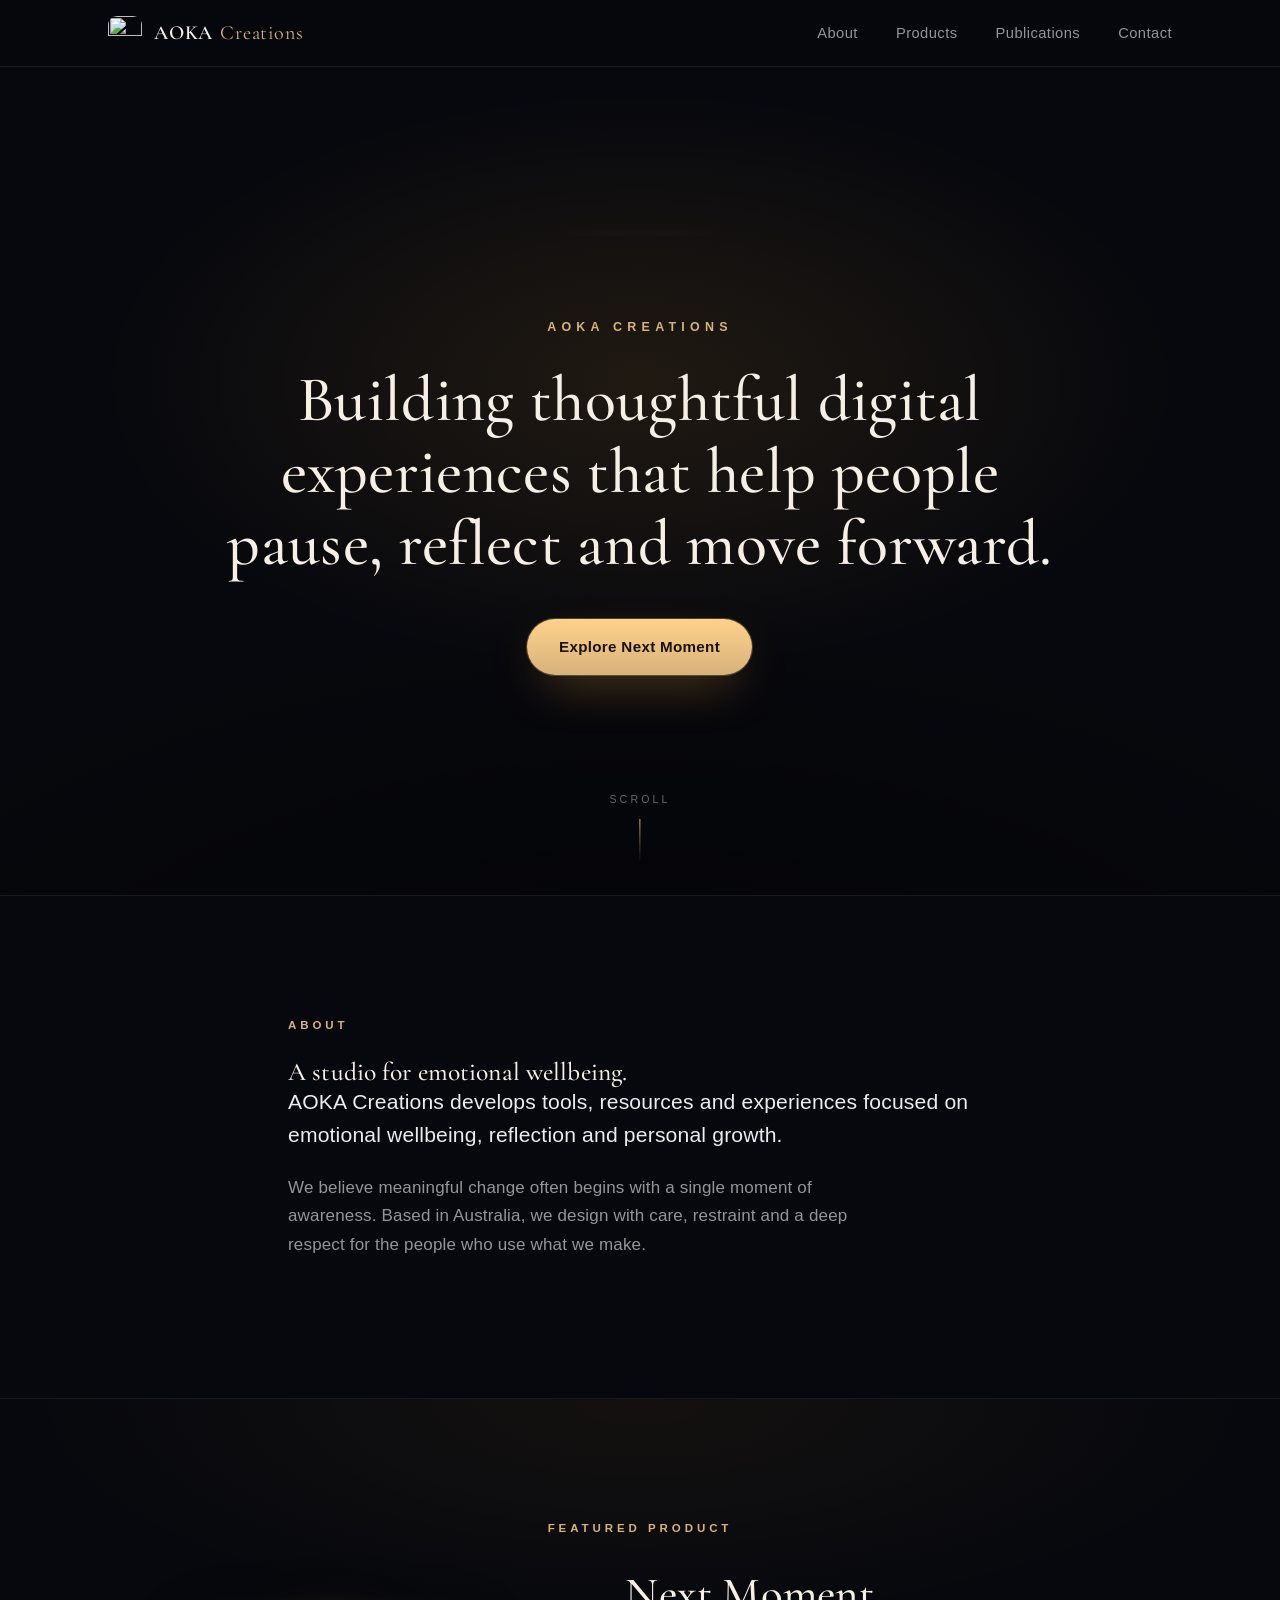
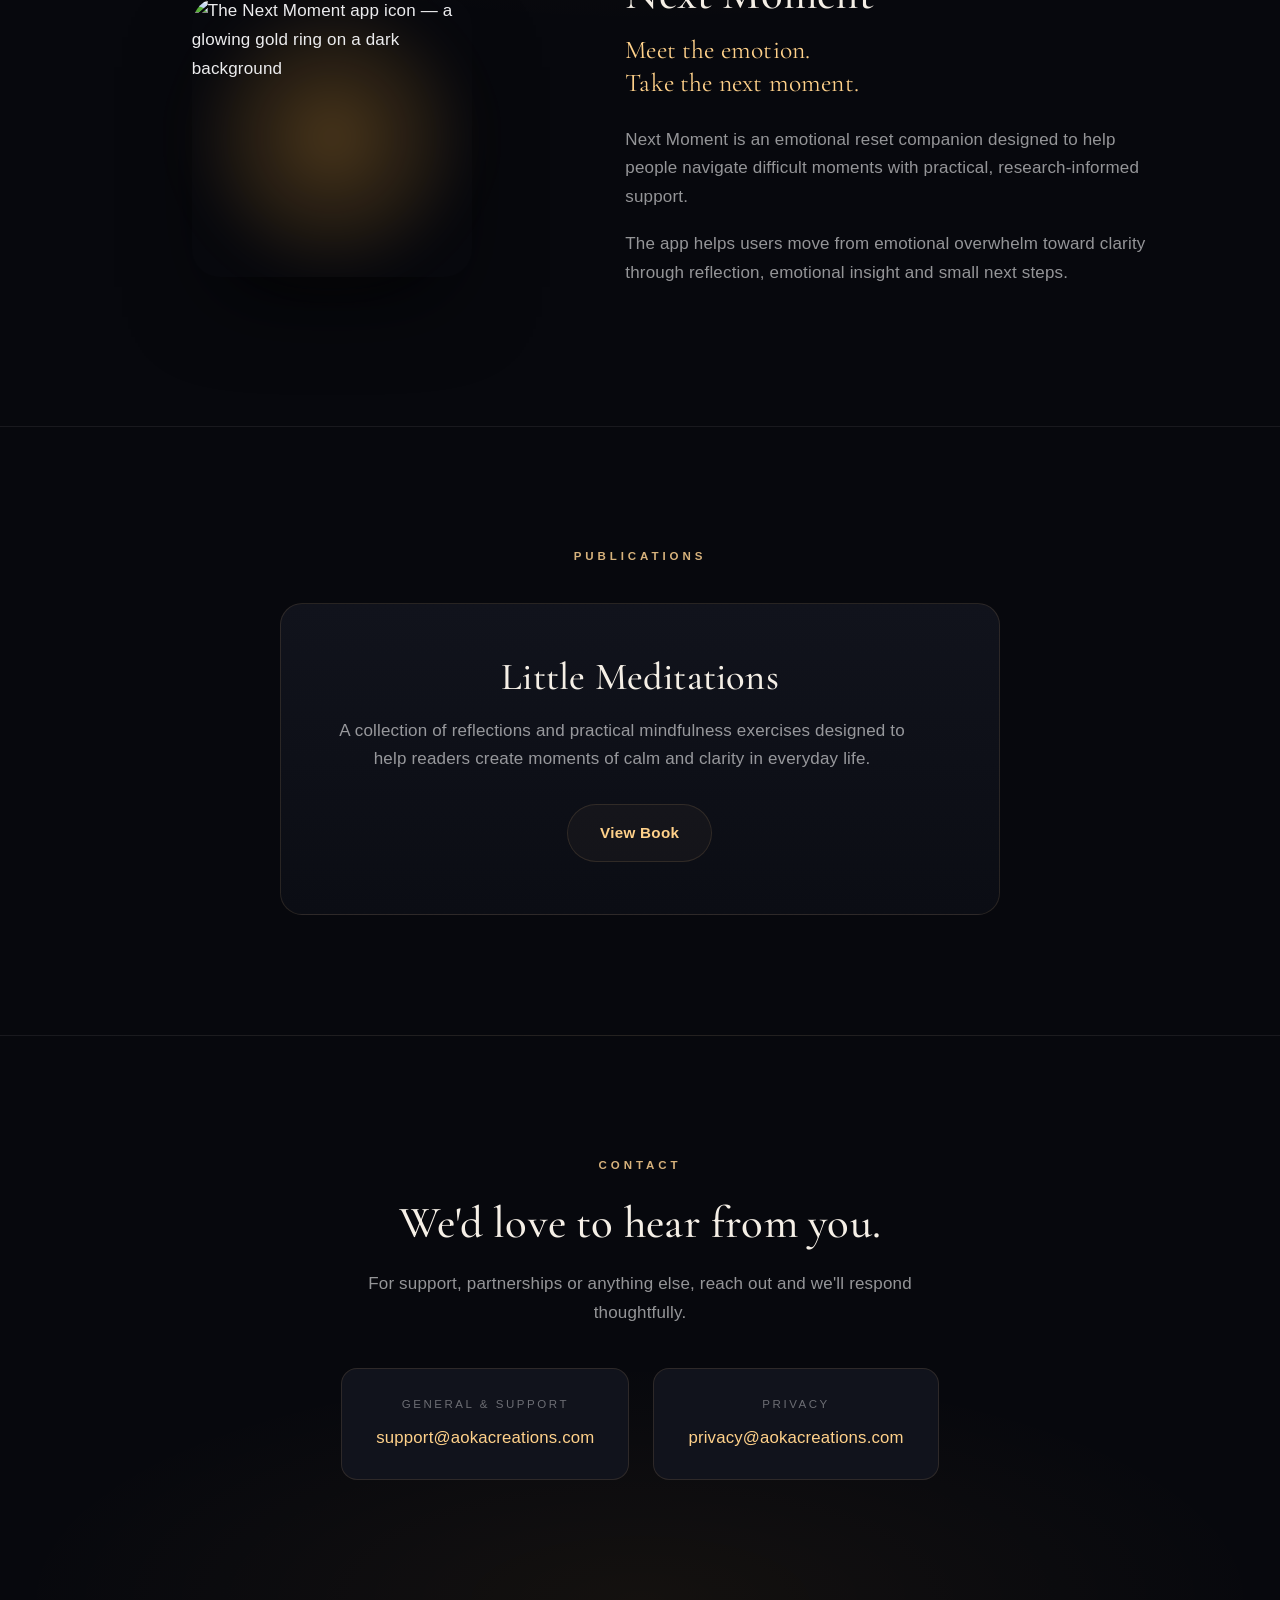
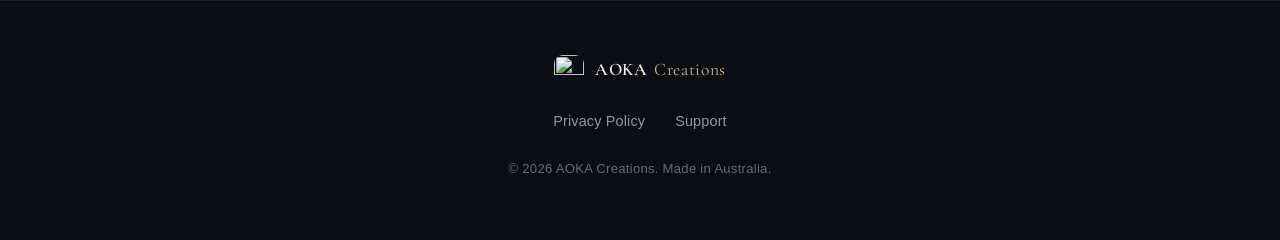
==== index.html @ 91e53dcf "Add files via upload Initial AOKA Creations website" ====
<!DOCTYPE html>
<html lang="en">
<head>
  <meta charset="UTF-8" />
  <meta name="viewport" content="width=device-width, initial-scale=1.0" />
  <title>AOKA Creations — Thoughtful tools for emotional wellbeing</title>
  <meta name="description" content="AOKA Creations is an Australian studio building thoughtful digital experiences that help people pause, reflect and move forward — including the emotional reset companion, Next Moment." />
  <meta name="theme-color" content="#07080D" />
  <meta name="author" content="AOKA Creations" />
  <link rel="canonical" href="https://aokacreations.com/" />

  <!-- Open Graph / social -->
  <meta property="og:type" content="website" />
  <meta property="og:site_name" content="AOKA Creations" />
  <meta property="og:title" content="AOKA Creations" />
  <meta property="og:description" content="Building thoughtful digital experiences that help people pause, reflect and move forward." />
  <meta property="og:url" content="https://aokacreations.com/" />
  <meta property="og:image" content="https://aokacreations.com/assets/next-moment-logo.png" />
  <meta name="twitter:card" content="summary_large_image" />

  <link rel="icon" type="image/png" href="assets/favicon.png" />
  <link rel="apple-touch-icon" href="assets/next-moment-logo.png" />
  <link rel="preconnect" href="https://fonts.googleapis.com" />
  <link rel="preconnect" href="https://fonts.gstatic.com" crossorigin />
  <link href="https://fonts.googleapis.com/css2?family=Cormorant+Garamond:wght@400;500;600&display=swap" rel="stylesheet" />
  <link rel="stylesheet" href="styles.css" />

  <script type="application/ld+json">
  {
    "@context": "https://schema.org",
    "@type": "Organization",
    "name": "AOKA Creations",
    "url": "https://aokacreations.com",
    "logo": "https://aokacreations.com/assets/next-moment-logo.png",
    "description": "Australian studio building thoughtful tools, experiences and resources that support emotional wellbeing, reflection and personal growth.",
    "email": "support@aokacreations.com",
    "address": { "@type": "PostalAddress", "addressCountry": "AU" }
  }
  </script>
</head>
<body>
  <a class="skip-link" href="#about">Skip to content</a>

  <!-- Navigation -->
  <header class="site-header" id="top">
    <nav class="nav" aria-label="Primary">
      <a class="brand" href="#top" aria-label="AOKA Creations home">
        <img class="brand-mark" src="assets/next-moment-logo.png" alt="" width="34" height="34" />
        <span class="brand-name">AOKA<span class="brand-thin">Creations</span></span>
      </a>
      <button class="nav-toggle" aria-expanded="false" aria-controls="nav-menu" aria-label="Open menu">
        <span></span><span></span><span></span>
      </button>
      <ul class="nav-menu" id="nav-menu">
        <li><a href="#about">About</a></li>
        <li><a href="#products">Products</a></li>
        <li><a href="#publications">Publications</a></li>
        <li><a href="#contact">Contact</a></li>
      </ul>
    </nav>
  </header>

  <main>
    <!-- Hero -->
    <section class="hero" aria-labelledby="hero-title">
      <div class="hero-orb" aria-hidden="true">
        <img src="assets/next-moment-logo.png" alt="" width="180" height="180" />
      </div>
      <div class="hero-inner reveal">
        <p class="eyebrow">AOKA Creations</p>
        <h1 id="hero-title">Building thoughtful digital experiences that help people pause, reflect and move forward.</h1>
        <div class="hero-actions">
          <a class="btn btn-primary" href="#products">Explore Next Moment</a>
        </div>
      </div>
      <div class="hero-scroll" aria-hidden="true">
        <span>Scroll</span>
        <span class="hero-scroll-line"></span>
      </div>
    </section>

    <!-- About -->
    <section class="section section-about" id="about" aria-labelledby="about-title">
      <div class="container narrow reveal">
        <p class="section-label">About</p>
        <h2 id="about-title">A studio for emotional wellbeing.</h2>
        <p class="lede">AOKA Creations develops tools, resources and experiences focused on emotional wellbeing, reflection and personal growth.</p>
        <p class="body-copy">We believe meaningful change often begins with a single moment of awareness. Based in Australia, we design with care, restraint and a deep respect for the people who use what we make.</p>
      </div>
    </section>

    <!-- Featured Product -->
    <section class="section section-product" id="products" aria-labelledby="product-title">
      <div class="container">
        <p class="section-label center reveal">Featured Product</p>
        <div class="product">
          <div class="product-visual reveal">
            <div class="product-glow" aria-hidden="true"></div>
            <img src="assets/next-moment-logo.png" alt="The Next Moment app icon — a glowing gold ring on a dark background" width="260" height="260" />
          </div>
          <div class="product-copy reveal">
            <h2 id="product-title">Next Moment</h2>
            <p class="product-tagline">Meet the emotion.<br />Take the next moment.</p>
            <p class="body-copy">Next Moment is an emotional reset companion designed to help people navigate difficult moments with practical, research-informed support.</p>
            <p class="body-copy">The app helps users move from emotional overwhelm toward clarity through reflection, emotional insight and small next steps.</p>
          </div>
        </div>
      </div>
    </section>

    <!-- Publications -->
    <section class="section section-publications" id="publications" aria-labelledby="pub-title">
      <div class="container">
        <p class="section-label center reveal">Publications</p>
        <div class="publication reveal">
          <div class="publication-copy">
            <h2 id="pub-title">Little Meditations</h2>
            <p class="body-copy">A collection of reflections and practical mindfulness exercises designed to help readers create moments of calm and clarity in everyday life.</p>
            <a class="btn btn-outline" href="https://www.amazon.com.au/Little-Meditations-Avinash-Jalani/dp/1925819779" target="_blank" rel="noopener">View Book</a>
          </div>
        </div>
      </div>
    </section>

    <!-- Contact -->
    <section class="section section-contact" id="contact" aria-labelledby="contact-title">
      <div class="container narrow center reveal">
        <p class="section-label center">Contact</p>
        <h2 id="contact-title">We'd love to hear from you.</h2>
        <p class="body-copy">For support, partnerships or anything else, reach out and we'll respond thoughtfully.</p>
        <ul class="contact-list">
          <li>
            <span class="contact-role">General &amp; support</span>
            <a href="mailto:support@aokacreations.com">support@aokacreations.com</a>
          </li>
          <li>
            <span class="contact-role">Privacy</span>
            <a href="mailto:privacy@aokacreations.com">privacy@aokacreations.com</a>
          </li>
        </ul>
      </div>
    </section>
  </main>

  <!-- Footer -->
  <footer class="site-footer">
    <div class="container footer-inner">
      <div class="footer-brand">
        <img class="brand-mark" src="assets/next-moment-logo.png" alt="" width="30" height="30" />
        <span class="brand-name">AOKA<span class="brand-thin">Creations</span></span>
      </div>
      <ul class="footer-links">
        <li><a href="privacy.html">Privacy Policy</a></li>
        <li><a href="mailto:support@aokacreations.com">Support</a></li>
      </ul>
      <p class="footer-copy">© <span id="year">2026</span> AOKA Creations. Made in Australia.</p>
    </div>
  </footer>

  <script>
    // Mobile nav toggle
    (function () {
      var toggle = document.querySelector('.nav-toggle');
      var menu = document.getElementById('nav-menu');
      if (toggle && menu) {
        toggle.addEventListener('click', function () {
          var open = menu.classList.toggle('open');
          toggle.setAttribute('aria-expanded', open ? 'true' : 'false');
        });
        menu.addEventListener('click', function (e) {
          if (e.target.tagName === 'A') {
            menu.classList.remove('open');
            toggle.setAttribute('aria-expanded', 'false');
          }
        });
      }

      // Current year
      var y = document.getElementById('year');
      if (y) y.textContent = new Date().getFullYear();

      // Gentle reveal on scroll (respects reduced motion)
      var reduce = window.matchMedia('(prefers-reduced-motion: reduce)').matches;
      var items = document.querySelectorAll('.reveal');
      if (reduce || !('IntersectionObserver' in window)) {
        items.forEach(function (el) { el.classList.add('in'); });
      } else {
        var io = new IntersectionObserver(function (entries) {
          entries.forEach(function (entry) {
            if (entry.isIntersecting) {
              entry.target.classList.add('in');
              io.unobserve(entry.target);
            }
          });
        }, { threshold: 0.12 });
        items.forEach(function (el) { io.observe(el); });
      }
    })();
  </script>
</body>
</html>
---- styles.css ----
/* ============================================================
   AOKA Creations — premium dark + gold theme
   Brand palette drawn from the Next Moment app
   ============================================================ */

:root {
  --ink:        #07080D;   /* near-black background */
  --ink-2:      #0B0D14;   /* raised surface */
  --ink-3:      #11131C;   /* cards */
  --line:       rgba(215, 178, 124, 0.14);
  --line-soft:  rgba(255, 255, 255, 0.07);

  --gold:       #D7B27C;   /* refined brand gold */
  --gold-soft:  #FFD18A;   /* warm highlight */
  --gold-glow:  #FFB23F;   /* luminous core */

  --text:       #ECECEE;
  --text-mut:   rgba(236, 236, 238, 0.62);
  --text-dim:   rgba(236, 236, 238, 0.42);

  --maxw: 1120px;
  --ease: cubic-bezier(0.22, 1, 0.36, 1);

  --font-sans: -apple-system, BlinkMacSystemFont, "Segoe UI", Roboto, "Helvetica Neue", Arial, sans-serif;
  --font-serif: "Cormorant Garamond", Georgia, "Times New Roman", serif;
}

* { box-sizing: border-box; }

html { scroll-behavior: smooth; -webkit-text-size-adjust: 100%; }

body {
  margin: 0;
  background: var(--ink);
  color: var(--text);
  font-family: var(--font-sans);
  font-size: 17px;
  line-height: 1.7;
  letter-spacing: 0.01em;
  -webkit-font-smoothing: antialiased;
  -moz-osx-font-smoothing: grayscale;
  overflow-x: hidden;
}

img { display: block; max-width: 100%; height: auto; }

a { color: inherit; text-decoration: none; }

.skip-link {
  position: absolute;
  left: -999px;
  top: 0;
  background: var(--gold);
  color: var(--ink);
  padding: 10px 18px;
  border-radius: 0 0 10px 0;
  z-index: 100;
}
.skip-link:focus { left: 0; }

/* ---------- Layout helpers ---------- */
.container {
  width: 100%;
  max-width: var(--maxw);
  margin: 0 auto;
  padding: 0 28px;
}
.narrow { max-width: 760px; }
.center { text-align: center; }

/* ---------- Typography ---------- */
h1, h2, h3 {
  font-family: var(--font-serif);
  font-weight: 500;
  letter-spacing: 0.005em;
  line-height: 1.12;
  margin: 0;
  color: #F5EFE6;
}

.eyebrow {
  font-size: 0.78rem;
  letter-spacing: 0.42em;
  text-transform: uppercase;
  color: var(--gold);
  margin: 0 0 26px;
  font-weight: 600;
}

.section-label {
  font-size: 0.72rem;
  letter-spacing: 0.34em;
  text-transform: uppercase;
  color: var(--gold);
  font-weight: 600;
  margin: 0 0 22px;
}
.section-label.center { text-align: center; }

.lede {
  font-size: 1.32rem;
  line-height: 1.55;
  color: var(--text);
  margin: 0 0 22px;
  font-weight: 400;
}

.body-copy {
  color: var(--text-mut);
  margin: 0 0 18px;
  max-width: 62ch;
}
.center .body-copy { margin-left: auto; margin-right: auto; }

/* ---------- Buttons ---------- */
.btn {
  display: inline-block;
  font-family: var(--font-sans);
  font-size: 0.95rem;
  font-weight: 600;
  letter-spacing: 0.02em;
  padding: 15px 32px;
  border-radius: 100px;
  cursor: pointer;
  transition: transform 0.4s var(--ease), box-shadow 0.4s var(--ease),
              background 0.4s var(--ease), color 0.4s var(--ease);
  will-change: transform;
}

.btn-primary {
  background: linear-gradient(180deg, var(--gold-soft), var(--gold));
  color: #1A1206;
  box-shadow: 0 0 0 1px rgba(255, 209, 138, 0.25), 0 18px 50px -18px rgba(255, 178, 63, 0.55);
}
.btn-primary:hover {
  transform: translateY(-2px);
  box-shadow: 0 0 0 1px rgba(255, 209, 138, 0.4), 0 22px 60px -16px rgba(255, 178, 63, 0.7);
}

.btn-outline {
  border: 1px solid var(--line);
  color: var(--gold-soft);
  background: rgba(215, 178, 124, 0.04);
}
.btn-outline:hover {
  border-color: rgba(215, 178, 124, 0.5);
  background: rgba(215, 178, 124, 0.09);
  transform: translateY(-2px);
}

.btn:focus-visible,
a:focus-visible {
  outline: 2px solid var(--gold-soft);
  outline-offset: 3px;
}

/* ---------- Header / nav ---------- */
.site-header {
  position: sticky;
  top: 0;
  z-index: 50;
  background: rgba(7, 8, 13, 0.72);
  backdrop-filter: saturate(160%) blur(18px);
  -webkit-backdrop-filter: saturate(160%) blur(18px);
  border-bottom: 1px solid var(--line-soft);
}
.nav {
  max-width: var(--maxw);
  margin: 0 auto;
  padding: 16px 28px;
  display: flex;
  align-items: center;
  justify-content: space-between;
}
.brand { display: flex; align-items: center; gap: 12px; }
.brand-mark { border-radius: 9px; }
.brand-name {
  font-family: var(--font-serif);
  font-size: 1.25rem;
  font-weight: 600;
  letter-spacing: 0.04em;
  color: #F5EFE6;
}
.brand-thin {
  color: var(--gold);
  font-weight: 400;
  margin-left: 0.35em;
}

.nav-menu {
  display: flex;
  gap: 38px;
  list-style: none;
  margin: 0;
  padding: 0;
}
.nav-menu a {
  font-size: 0.92rem;
  color: var(--text-mut);
  letter-spacing: 0.03em;
  transition: color 0.3s var(--ease);
}
.nav-menu a:hover { color: var(--gold-soft); }

.nav-toggle {
  display: none;
  flex-direction: column;
  gap: 5px;
  background: none;
  border: 0;
  padding: 8px;
  cursor: pointer;
}
.nav-toggle span {
  width: 24px;
  height: 1.6px;
  background: var(--text);
  transition: transform 0.3s var(--ease), opacity 0.3s var(--ease);
}

/* ---------- Hero ---------- */
.hero {
  position: relative;
  min-height: 92vh;
  display: flex;
  flex-direction: column;
  justify-content: center;
  align-items: center;
  text-align: center;
  padding: 120px 28px 90px;
  overflow: hidden;
}
.hero-orb {
  position: absolute;
  top: 50%;
  left: 50%;
  transform: translate(-50%, -58%);
  z-index: 0;
  filter: blur(2px);
  opacity: 0.5;
  pointer-events: none;
}
.hero-orb img {
  width: 460px;
  max-width: 80vw;
  border-radius: 50%;
  -webkit-mask-image: radial-gradient(circle, #000 52%, transparent 70%);
  mask-image: radial-gradient(circle, #000 52%, transparent 70%);
}
.hero::after {
  /* gold ambient wash + vignette */
  content: "";
  position: absolute;
  inset: 0;
  background:
    radial-gradient(60% 50% at 50% 38%, rgba(255, 178, 63, 0.10), transparent 70%),
    radial-gradient(120% 90% at 50% 120%, rgba(0,0,0,0.6), transparent 60%);
  z-index: 0;
  pointer-events: none;
}
.hero-inner {
  position: relative;
  z-index: 1;
  max-width: 880px;
}
.hero h1 {
  font-size: clamp(2.1rem, 5.2vw, 4rem);
  line-height: 1.12;
  margin: 0 0 40px;
  text-wrap: balance;
}
.hero-actions { display: flex; justify-content: center; gap: 16px; flex-wrap: wrap; }

.hero-scroll {
  position: absolute;
  bottom: 34px;
  left: 50%;
  transform: translateX(-50%);
  z-index: 1;
  display: flex;
  flex-direction: column;
  align-items: center;
  gap: 10px;
  font-size: 0.66rem;
  letter-spacing: 0.3em;
  text-transform: uppercase;
  color: var(--text-dim);
}
.hero-scroll-line {
  width: 1px;
  height: 42px;
  background: linear-gradient(var(--gold), transparent);
}

/* ---------- Sections ---------- */
.section { padding: 120px 0; position: relative; }
.section-about { border-top: 1px solid var(--line-soft); }

.section-product {
  background:
    radial-gradient(80% 60% at 50% 0%, rgba(255, 178, 63, 0.05), transparent 60%),
    var(--ink);
  border-top: 1px solid var(--line-soft);
}

/* Featured product layout */
.product {
  display: grid;
  grid-template-columns: 0.9fr 1.1fr;
  gap: 70px;
  align-items: center;
  margin-top: 30px;
}
.product-visual {
  position: relative;
  display: flex;
  justify-content: center;
}
.product-visual img {
  width: 280px;
  max-width: 70%;
  border-radius: 28px;
  box-shadow: 0 40px 90px -30px rgba(0,0,0,0.8);
  position: relative;
  z-index: 1;
}
.product-glow {
  position: absolute;
  width: 320px;
  height: 320px;
  top: 50%;
  left: 50%;
  transform: translate(-50%, -50%);
  background: radial-gradient(circle, rgba(255, 178, 63, 0.28), transparent 65%);
  filter: blur(20px);
  z-index: 0;
}
.product-tagline {
  font-family: var(--font-serif);
  font-size: 1.6rem;
  line-height: 1.3;
  color: var(--gold-soft);
  margin: 14px 0 26px;
}
.product h2 { font-size: clamp(2rem, 4vw, 2.8rem); }

/* Publications */
.section-publications { border-top: 1px solid var(--line-soft); }
.publication {
  margin: 36px auto 0;
  max-width: 720px;
  background: linear-gradient(180deg, var(--ink-3), var(--ink-2));
  border: 1px solid var(--line);
  border-radius: 22px;
  padding: 52px 48px;
  text-align: center;
}
.publication h2 { font-size: clamp(1.8rem, 3.5vw, 2.4rem); margin-bottom: 18px; }
.publication .btn { margin-top: 12px; }

/* Contact */
.section-contact {
  border-top: 1px solid var(--line-soft);
  background: radial-gradient(70% 60% at 50% 100%, rgba(255, 178, 63, 0.05), transparent 70%);
}
.section-contact h2 { font-size: clamp(2rem, 4vw, 2.8rem); margin-bottom: 22px; }
.contact-list {
  list-style: none;
  margin: 40px 0 0;
  padding: 0;
  display: flex;
  justify-content: center;
  gap: 24px;
  flex-wrap: wrap;
}
.contact-list li {
  background: var(--ink-3);
  border: 1px solid var(--line);
  border-radius: 16px;
  padding: 26px 34px;
  min-width: 270px;
  transition: border-color 0.4s var(--ease), transform 0.4s var(--ease);
}
.contact-list li:hover {
  border-color: rgba(215, 178, 124, 0.45);
  transform: translateY(-3px);
}
.contact-role {
  display: block;
  font-size: 0.72rem;
  letter-spacing: 0.22em;
  text-transform: uppercase;
  color: var(--text-dim);
  margin-bottom: 10px;
}
.contact-list a {
  font-size: 1.05rem;
  color: var(--gold-soft);
  transition: color 0.3s var(--ease);
}
.contact-list a:hover { color: var(--gold); }

/* ---------- Footer ---------- */
.site-footer {
  border-top: 1px solid var(--line-soft);
  padding: 54px 0 60px;
  background: var(--ink-2);
}
.footer-inner {
  display: flex;
  flex-direction: column;
  align-items: center;
  gap: 22px;
  text-align: center;
}
.footer-brand { display: flex; align-items: center; gap: 11px; }
.footer-brand .brand-name { font-size: 1.1rem; }
.footer-links {
  display: flex;
  gap: 30px;
  list-style: none;
  margin: 0;
  padding: 0;
}
.footer-links a {
  font-size: 0.9rem;
  color: var(--text-mut);
  transition: color 0.3s var(--ease);
}
.footer-links a:hover { color: var(--gold-soft); }
.footer-copy {
  font-size: 0.82rem;
  color: var(--text-dim);
  margin: 0;
  letter-spacing: 0.02em;
}

/* ---------- Reveal animation ---------- */
.reveal {
  opacity: 0;
  transform: translateY(22px);
  transition: opacity 0.9s var(--ease), transform 0.9s var(--ease);
}
.reveal.in {
  opacity: 1;
  transform: none;
}

/* ---------- Privacy / legal page ---------- */
.legal {
  padding: 150px 0 110px;
  max-width: 800px;
  margin: 0 auto;
}
.legal h1 { font-size: clamp(2.2rem, 5vw, 3.2rem); margin-bottom: 14px; }
.legal .updated { color: var(--text-dim); font-size: 0.9rem; margin-bottom: 50px; }
.legal h2 {
  font-size: 1.5rem;
  margin: 48px 0 16px;
  color: var(--gold-soft);
}
.legal p, .legal li { color: var(--text-mut); }
.legal ul { padding-left: 22px; }
.legal li { margin-bottom: 8px; }
.legal a { color: var(--gold-soft); border-bottom: 1px solid var(--line); }
.legal a:hover { color: var(--gold); }
.back-home {
  display: inline-block;
  margin-bottom: 40px;
  font-size: 0.9rem;
  color: var(--gold);
  letter-spacing: 0.02em;
}
.back-home:hover { color: var(--gold-soft); }

/* ---------- Responsive ---------- */
@media (max-width: 860px) {
  body { font-size: 16px; }
  .section { padding: 86px 0; }

  .nav-toggle { display: flex; }
  .nav-menu {
    position: absolute;
    top: 100%;
    left: 0;
    right: 0;
    flex-direction: column;
    gap: 0;
    background: rgba(8, 9, 15, 0.97);
    backdrop-filter: blur(20px);
    -webkit-backdrop-filter: blur(20px);
    border-bottom: 1px solid var(--line-soft);
    max-height: 0;
    overflow: hidden;
    transition: max-height 0.4s var(--ease);
  }
  .nav-menu.open { max-height: 320px; }
  .nav-menu li { border-top: 1px solid var(--line-soft); }
  .nav-menu a { display: block; padding: 18px 28px; }

  .product {
    grid-template-columns: 1fr;
    gap: 44px;
    text-align: center;
  }
  .product-copy .body-copy { margin-left: auto; margin-right: auto; }
  .product-tagline { margin-top: 6px; }

  .publication { padding: 40px 26px; }
  .contact-list { flex-direction: column; align-items: center; }
}

@media (max-width: 480px) {
  .container { padding: 0 20px; }
  .hero { min-height: 88vh; padding-top: 100px; }
  .btn { width: 100%; text-align: center; }
  .hero-actions { width: 100%; }
}

/* ---------- Reduced motion ---------- */
@media (prefers-reduced-motion: reduce) {
  html { scroll-behavior: auto; }
  *, *::before, *::after {
    animation-duration: 0.001ms !important;
    transition-duration: 0.001ms !important;
  }
  .reveal { opacity: 1; transform: none; }
}
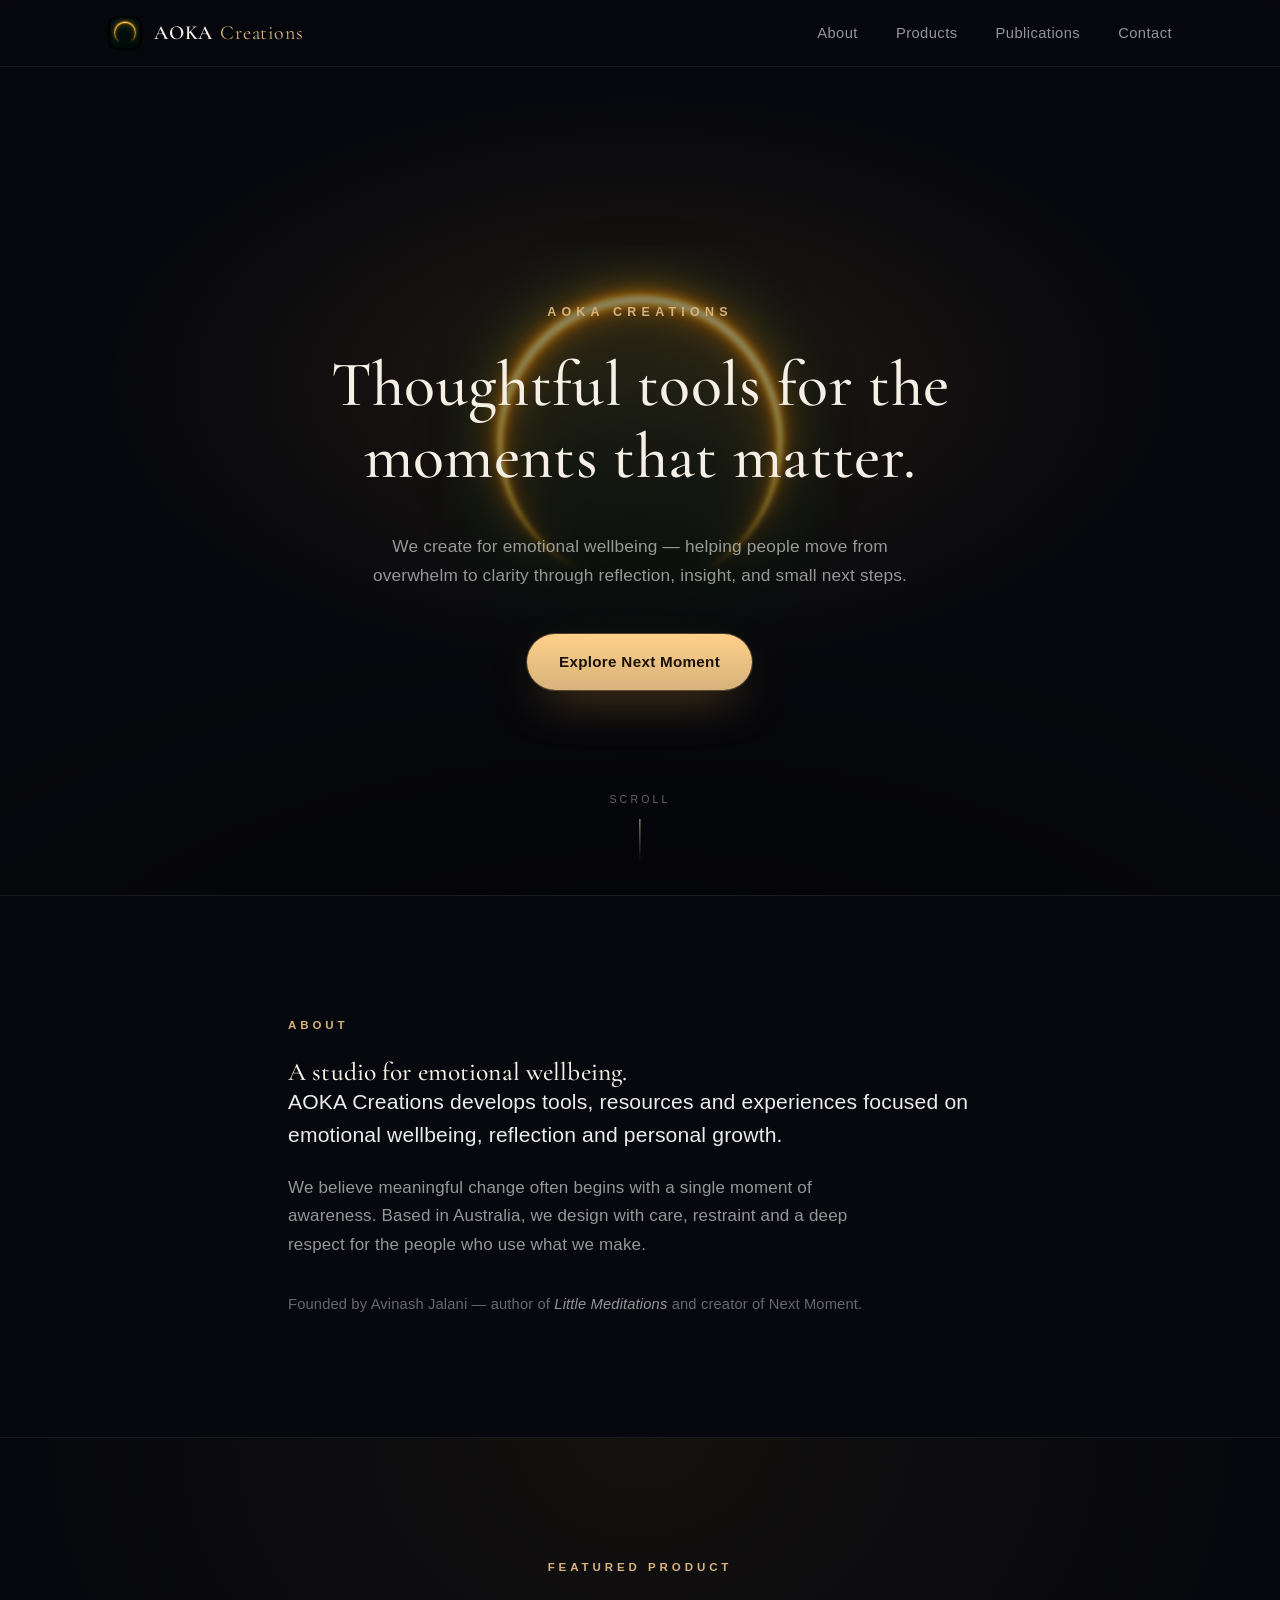
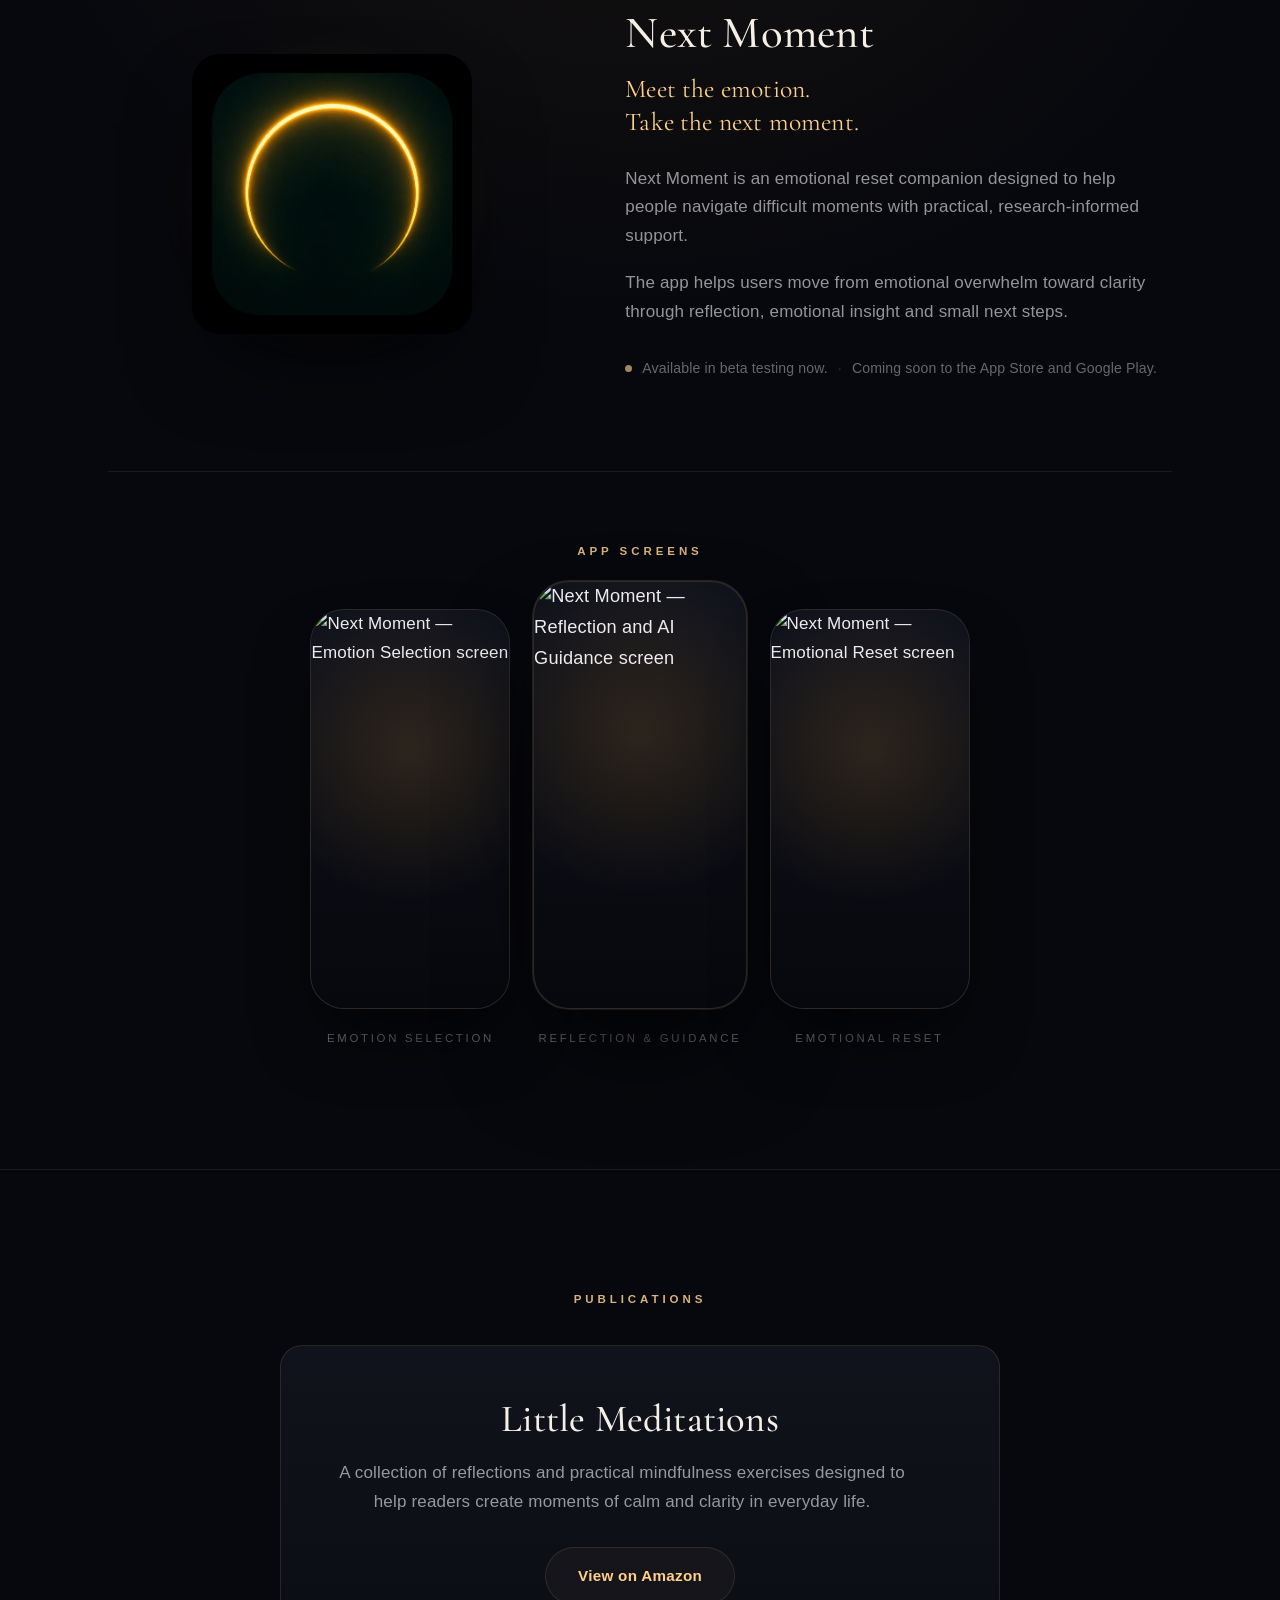
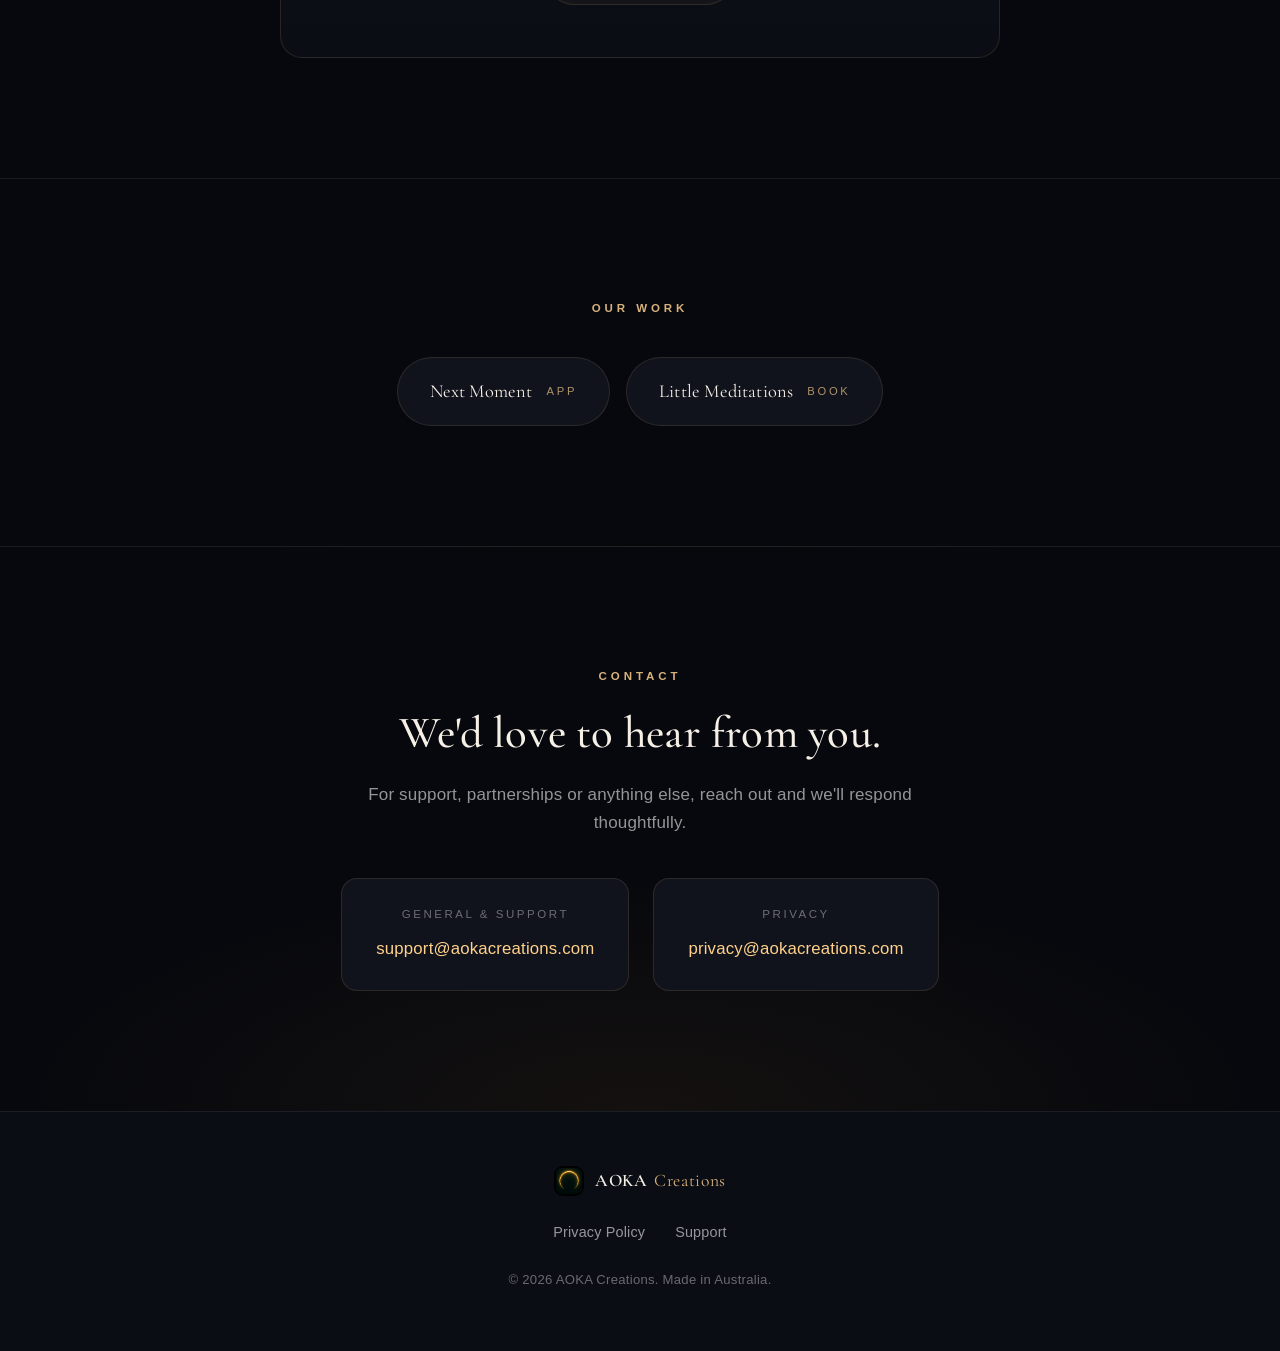
==== commit f20e47f8: "Improve credibility, trust and Apple review readiness - Rewrite hero copy to lead with emotional wel" ====
--- a/index.html
+++ b/index.html
@@ -68,7 +68,8 @@
       </div>
       <div class="hero-inner reveal">
         <p class="eyebrow">AOKA Creations</p>
-        <h1 id="hero-title">Building thoughtful digital experiences that help people pause, reflect and move forward.</h1>
+        <h1 id="hero-title">Thoughtful tools for the moments that matter.</h1>
+        <p class="hero-sub">We create for emotional wellbeing — helping people move from overwhelm to clarity through reflection, insight, and small next steps.</p>
         <div class="hero-actions">
           <a class="btn btn-primary" href="#products">Explore Next Moment</a>
         </div>
@@ -86,6 +87,7 @@
         <h2 id="about-title">A studio for emotional wellbeing.</h2>
         <p class="lede">AOKA Creations develops tools, resources and experiences focused on emotional wellbeing, reflection and personal growth.</p>
         <p class="body-copy">We believe meaningful change often begins with a single moment of awareness. Based in Australia, we design with care, restraint and a deep respect for the people who use what we make.</p>
+        <p class="founder-line">Founded by Avinash Jalani — author of <em>Little Meditations</em> and creator of Next Moment.</p>
       </div>
     </section>
 
@@ -103,6 +105,40 @@
             <p class="product-tagline">Meet the emotion.<br />Take the next moment.</p>
             <p class="body-copy">Next Moment is an emotional reset companion designed to help people navigate difficult moments with practical, research-informed support.</p>
             <p class="body-copy">The app helps users move from emotional overwhelm toward clarity through reflection, emotional insight and small next steps.</p>
+            <div class="availability-note">
+              <span class="availability-dot" aria-hidden="true"></span>
+              <span>Available in beta testing now.</span>
+              <span class="availability-sep" aria-hidden="true">·</span>
+              <span>Coming soon to the App Store and Google Play.</span>
+            </div>
+          </div>
+        </div>
+
+        <!-- App Screenshots -->
+        <div class="screenshots-section reveal">
+          <p class="section-label center">App Screens</p>
+          <div class="screenshots-row">
+            <div class="screenshot-item">
+              <div class="screenshot-frame">
+                <div class="screenshot-screen-bg" aria-hidden="true"></div>
+                <img src="assets/screenshot-emotion.png" alt="Next Moment — Emotion Selection screen" width="200" height="400" loading="lazy" />
+              </div>
+              <p class="screenshot-caption">Emotion Selection</p>
+            </div>
+            <div class="screenshot-item screenshot-featured">
+              <div class="screenshot-frame">
+                <div class="screenshot-screen-bg" aria-hidden="true"></div>
+                <img src="assets/screenshot-reflection.png" alt="Next Moment — Reflection and AI Guidance screen" width="200" height="400" loading="lazy" />
+              </div>
+              <p class="screenshot-caption">Reflection &amp; Guidance</p>
+            </div>
+            <div class="screenshot-item">
+              <div class="screenshot-frame">
+                <div class="screenshot-screen-bg" aria-hidden="true"></div>
+                <img src="assets/screenshot-reset.png" alt="Next Moment — Emotional Reset screen" width="200" height="400" loading="lazy" />
+              </div>
+              <p class="screenshot-caption">Emotional Reset</p>
+            </div>
           </div>
         </div>
       </div>
@@ -116,9 +152,30 @@
           <div class="publication-copy">
             <h2 id="pub-title">Little Meditations</h2>
             <p class="body-copy">A collection of reflections and practical mindfulness exercises designed to help readers create moments of calm and clarity in everyday life.</p>
-            <a class="btn btn-outline" href="https://www.amazon.com.au/Little-Meditations-Avinash-Jalani/dp/1925819779" target="_blank" rel="noopener">View Book</a>
-          </div>
-        </div>
+            <a class="btn btn-outline" href="https://www.amazon.com.au/Little-Meditations-Avinash-Jalani/dp/1925819779" target="_blank" rel="noopener">View on Amazon</a>
+          </div>
+        </div>
+      </div>
+    </section>
+
+    <!-- Our Work -->
+    <section class="section section-work" id="work" aria-labelledby="work-title">
+      <div class="container narrow center reveal">
+        <p class="section-label center">Our Work</p>
+        <ul class="work-list" aria-label="AOKA Creations work">
+          <li>
+            <a href="#products" class="work-item">
+              <span class="work-item-name">Next Moment</span>
+              <span class="work-item-type">App</span>
+            </a>
+          </li>
+          <li>
+            <a href="#publications" class="work-item">
+              <span class="work-item-name">Little Meditations</span>
+              <span class="work-item-type">Book</span>
+            </a>
+          </li>
+        </ul>
       </div>
     </section>
 
--- a/styles.css
+++ b/styles.css
@@ -517,6 +517,160 @@
   .hero-actions { width: 100%; }
 }
 
+/* ---------- Hero sub-heading ---------- */
+.hero-sub {
+  font-size: 1.08rem;
+  color: var(--text-mut);
+  max-width: 560px;
+  margin: 22px auto 44px;
+  line-height: 1.68;
+}
+
+/* ---------- Founder line ---------- */
+.founder-line {
+  font-size: 0.92rem;
+  color: var(--text-dim);
+  margin: 32px 0 0;
+  letter-spacing: 0.01em;
+}
+.founder-line em {
+  font-style: italic;
+  color: var(--text-mut);
+}
+
+/* ---------- Availability note ---------- */
+.availability-note {
+  display: flex;
+  align-items: center;
+  gap: 10px;
+  flex-wrap: wrap;
+  margin-top: 30px;
+  font-size: 0.88rem;
+  color: var(--text-dim);
+  letter-spacing: 0.01em;
+}
+.availability-dot {
+  width: 7px;
+  height: 7px;
+  border-radius: 50%;
+  background: var(--gold);
+  opacity: 0.75;
+  flex-shrink: 0;
+}
+.availability-sep { opacity: 0.4; }
+
+/* ---------- App Screenshots ---------- */
+.screenshots-section {
+  margin-top: 90px;
+  padding-top: 70px;
+  border-top: 1px solid var(--line-soft);
+}
+
+.screenshots-row {
+  display: flex;
+  gap: 28px;
+  justify-content: center;
+  align-items: flex-end;
+  margin-top: 48px;
+  flex-wrap: wrap;
+}
+
+.screenshot-item {
+  display: flex;
+  flex-direction: column;
+  align-items: center;
+  gap: 20px;
+}
+
+.screenshot-featured .screenshot-frame {
+  transform: scale(1.07);
+  transform-origin: bottom center;
+  box-shadow: 0 50px 100px -24px rgba(0,0,0,0.85),
+              0 0 0 1px rgba(255, 209, 138, 0.14),
+              inset 0 1px 0 rgba(255,255,255,0.08);
+}
+
+.screenshot-frame {
+  width: 200px;
+  height: 400px;
+  background: var(--ink-3);
+  border-radius: 34px;
+  border: 1px solid var(--line);
+  overflow: hidden;
+  box-shadow: 0 36px 70px -20px rgba(0,0,0,0.75),
+              inset 0 1px 0 rgba(255,255,255,0.05);
+  position: relative;
+}
+
+.screenshot-screen-bg {
+  position: absolute;
+  inset: 0;
+  background: radial-gradient(circle at 50% 35%, rgba(255, 178, 63, 0.13), transparent 55%),
+              linear-gradient(180deg, var(--ink-3) 0%, var(--ink) 100%);
+}
+
+.screenshot-frame img {
+  position: absolute;
+  inset: 0;
+  width: 100%;
+  height: 100%;
+  object-fit: cover;
+  border-radius: 33px;
+  display: block;
+}
+
+.screenshot-caption {
+  font-size: 0.71rem;
+  letter-spacing: 0.24em;
+  text-transform: uppercase;
+  color: var(--text-dim);
+  margin: 0;
+}
+
+/* ---------- Our Work ---------- */
+.section-work { border-top: 1px solid var(--line-soft); }
+
+.work-list {
+  list-style: none;
+  margin: 38px 0 0;
+  padding: 0;
+  display: flex;
+  justify-content: center;
+  gap: 16px;
+  flex-wrap: wrap;
+}
+
+.work-item {
+  display: flex;
+  align-items: center;
+  gap: 14px;
+  padding: 18px 32px;
+  background: var(--ink-3);
+  border: 1px solid var(--line);
+  border-radius: 100px;
+  transition: border-color 0.4s var(--ease), transform 0.4s var(--ease);
+}
+
+.work-item:hover {
+  border-color: rgba(215, 178, 124, 0.4);
+  transform: translateY(-2px);
+}
+
+.work-item-name {
+  font-family: var(--font-serif);
+  font-size: 1.15rem;
+  color: #F5EFE6;
+  letter-spacing: 0.01em;
+}
+
+.work-item-type {
+  font-size: 0.7rem;
+  letter-spacing: 0.24em;
+  text-transform: uppercase;
+  color: var(--gold);
+  opacity: 0.8;
+}
+
 /* ---------- Reduced motion ---------- */
 @media (prefers-reduced-motion: reduce) {
   html { scroll-behavior: auto; }
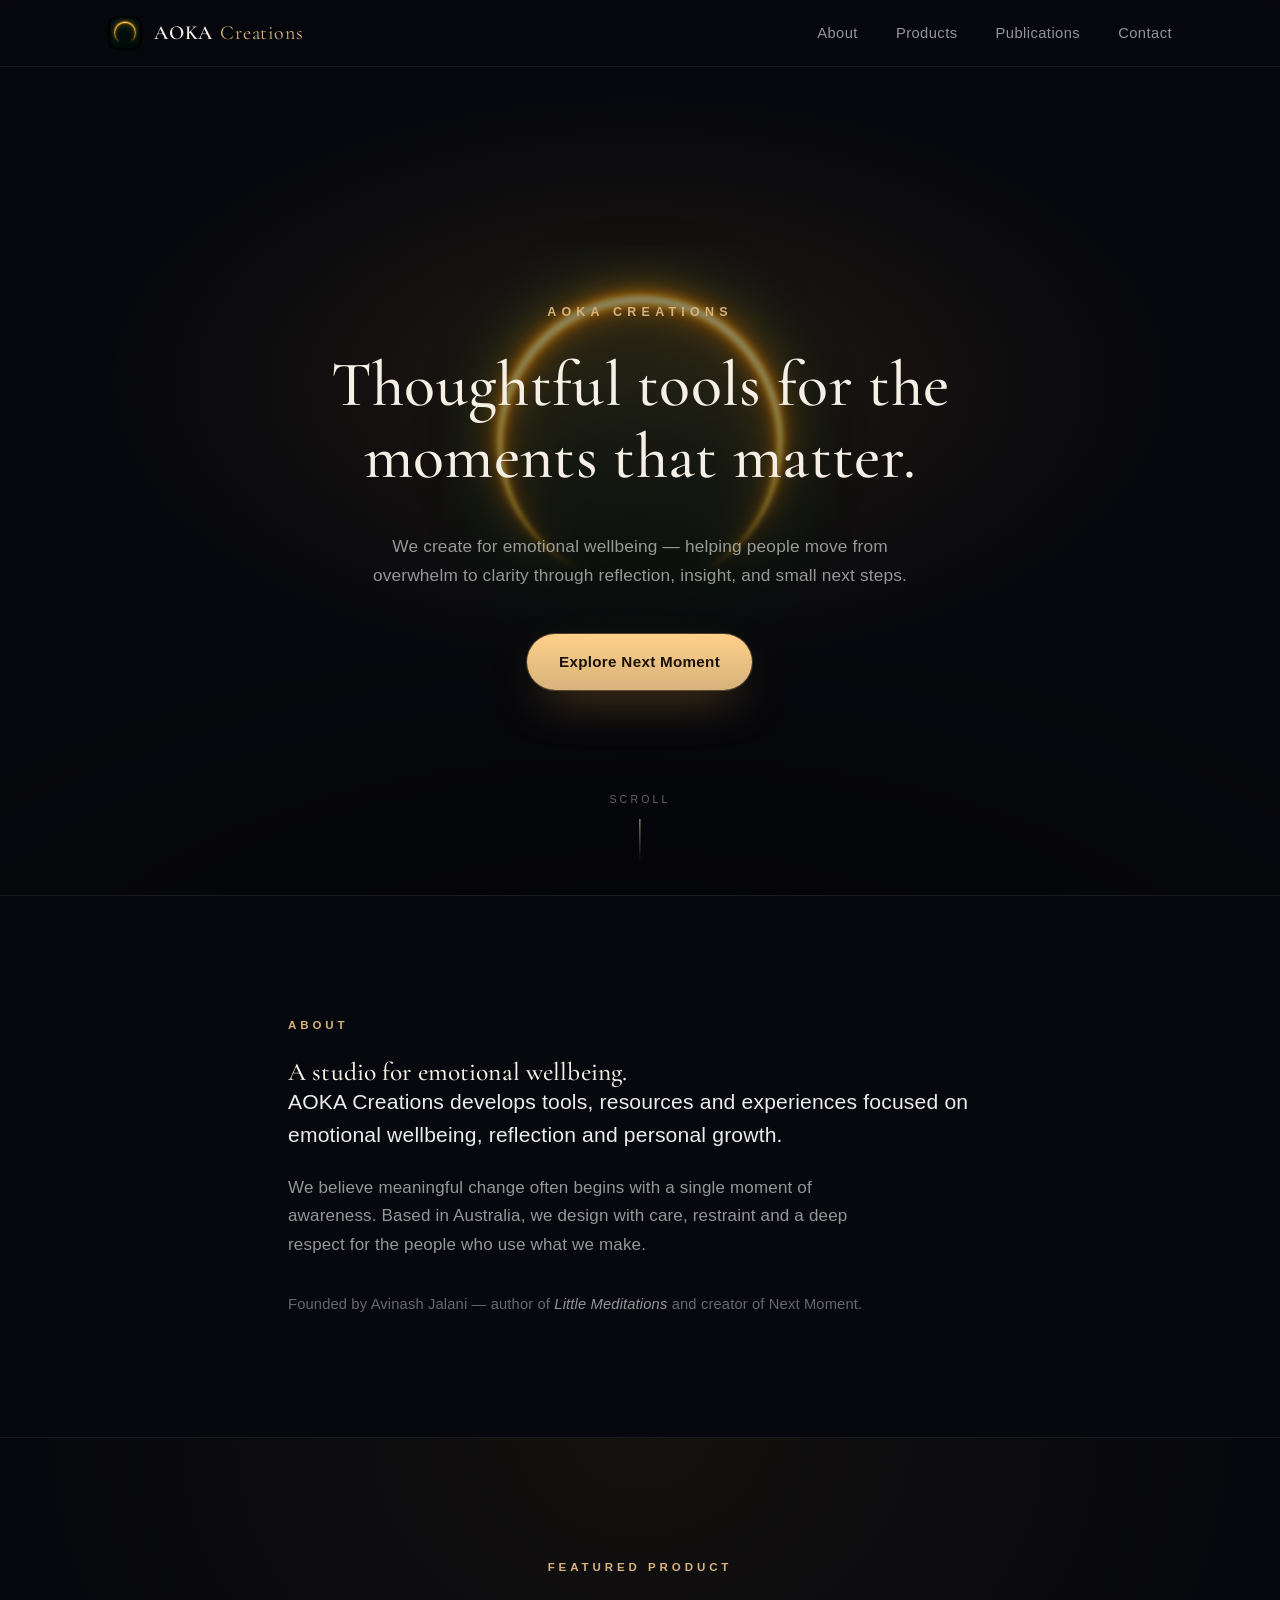
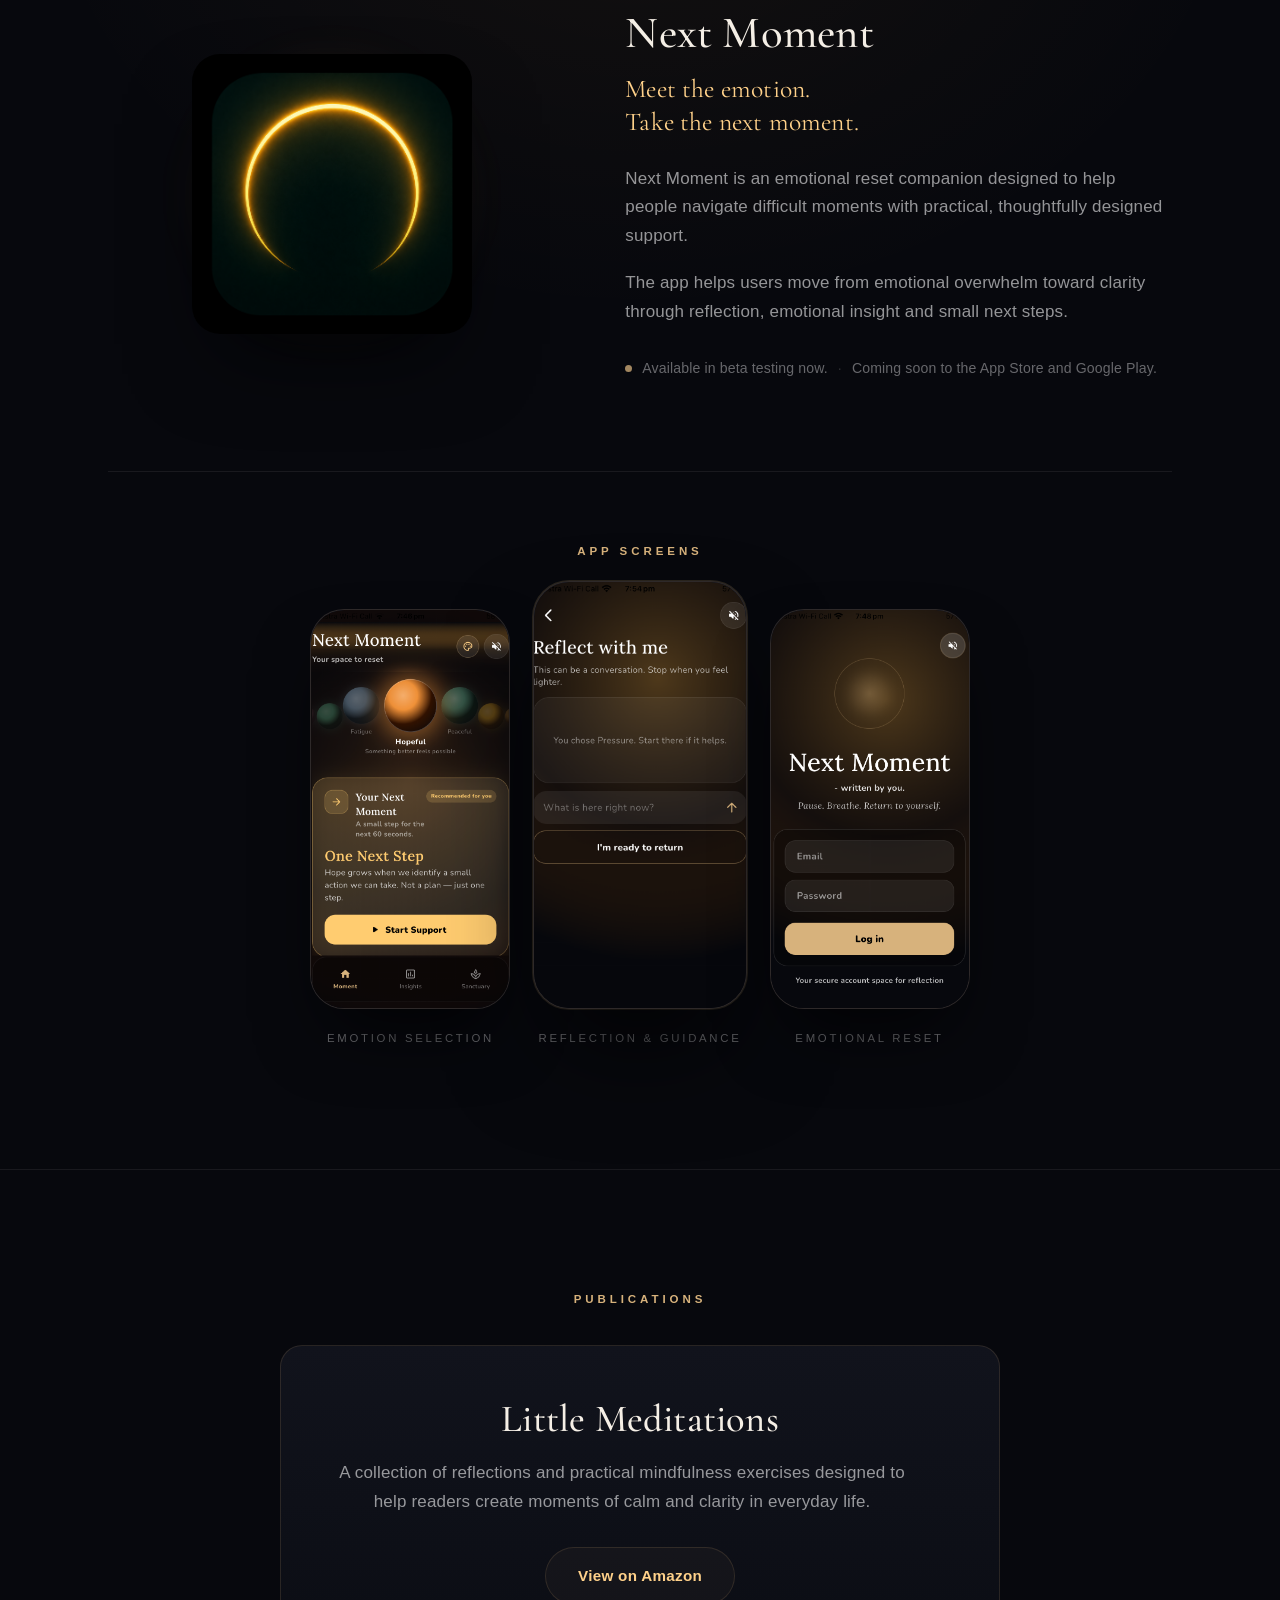
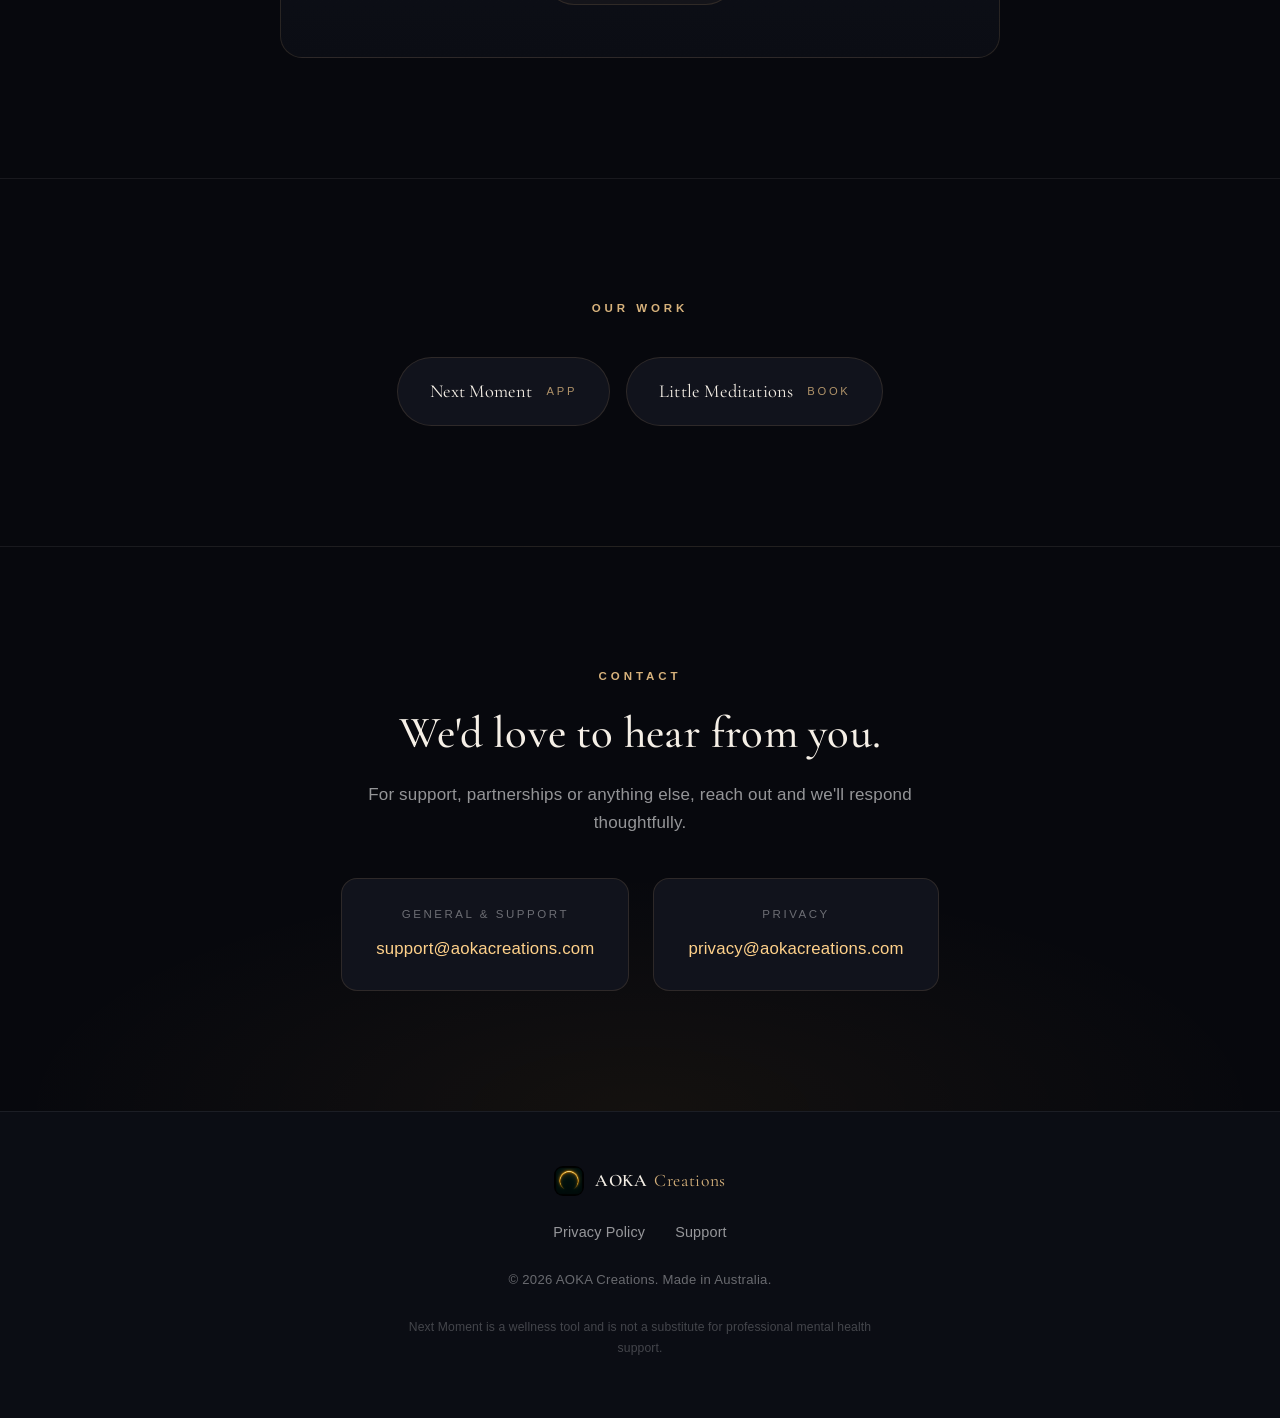
==== commit 267ecb09: "Remove unsubstantiated claim and add wellness disclaimer - Replace "research-informed support" with " ====
--- a/index.html
+++ b/index.html
@@ -103,7 +103,7 @@
           <div class="product-copy reveal">
             <h2 id="product-title">Next Moment</h2>
             <p class="product-tagline">Meet the emotion.<br />Take the next moment.</p>
-            <p class="body-copy">Next Moment is an emotional reset companion designed to help people navigate difficult moments with practical, research-informed support.</p>
+            <p class="body-copy">Next Moment is an emotional reset companion designed to help people navigate difficult moments with practical, thoughtfully designed support.</p>
             <p class="body-copy">The app helps users move from emotional overwhelm toward clarity through reflection, emotional insight and small next steps.</p>
             <div class="availability-note">
               <span class="availability-dot" aria-hidden="true"></span>
@@ -211,6 +211,7 @@
         <li><a href="mailto:support@aokacreations.com">Support</a></li>
       </ul>
       <p class="footer-copy">© <span id="year">2026</span> AOKA Creations. Made in Australia.</p>
+      <p class="footer-disclaimer">Next Moment is a wellness tool and is not a substitute for professional mental health support.</p>
     </div>
   </footer>
 
--- a/styles.css
+++ b/styles.css
@@ -433,6 +433,15 @@
   color: var(--text-dim);
   margin: 0;
   letter-spacing: 0.02em;
+}
+.footer-disclaimer {
+  font-size: 0.76rem;
+  color: var(--text-dim);
+  opacity: 0.6;
+  margin: 4px 0 0;
+  letter-spacing: 0.01em;
+  max-width: 480px;
+  text-align: center;
 }
 
 /* ---------- Reveal animation ---------- */
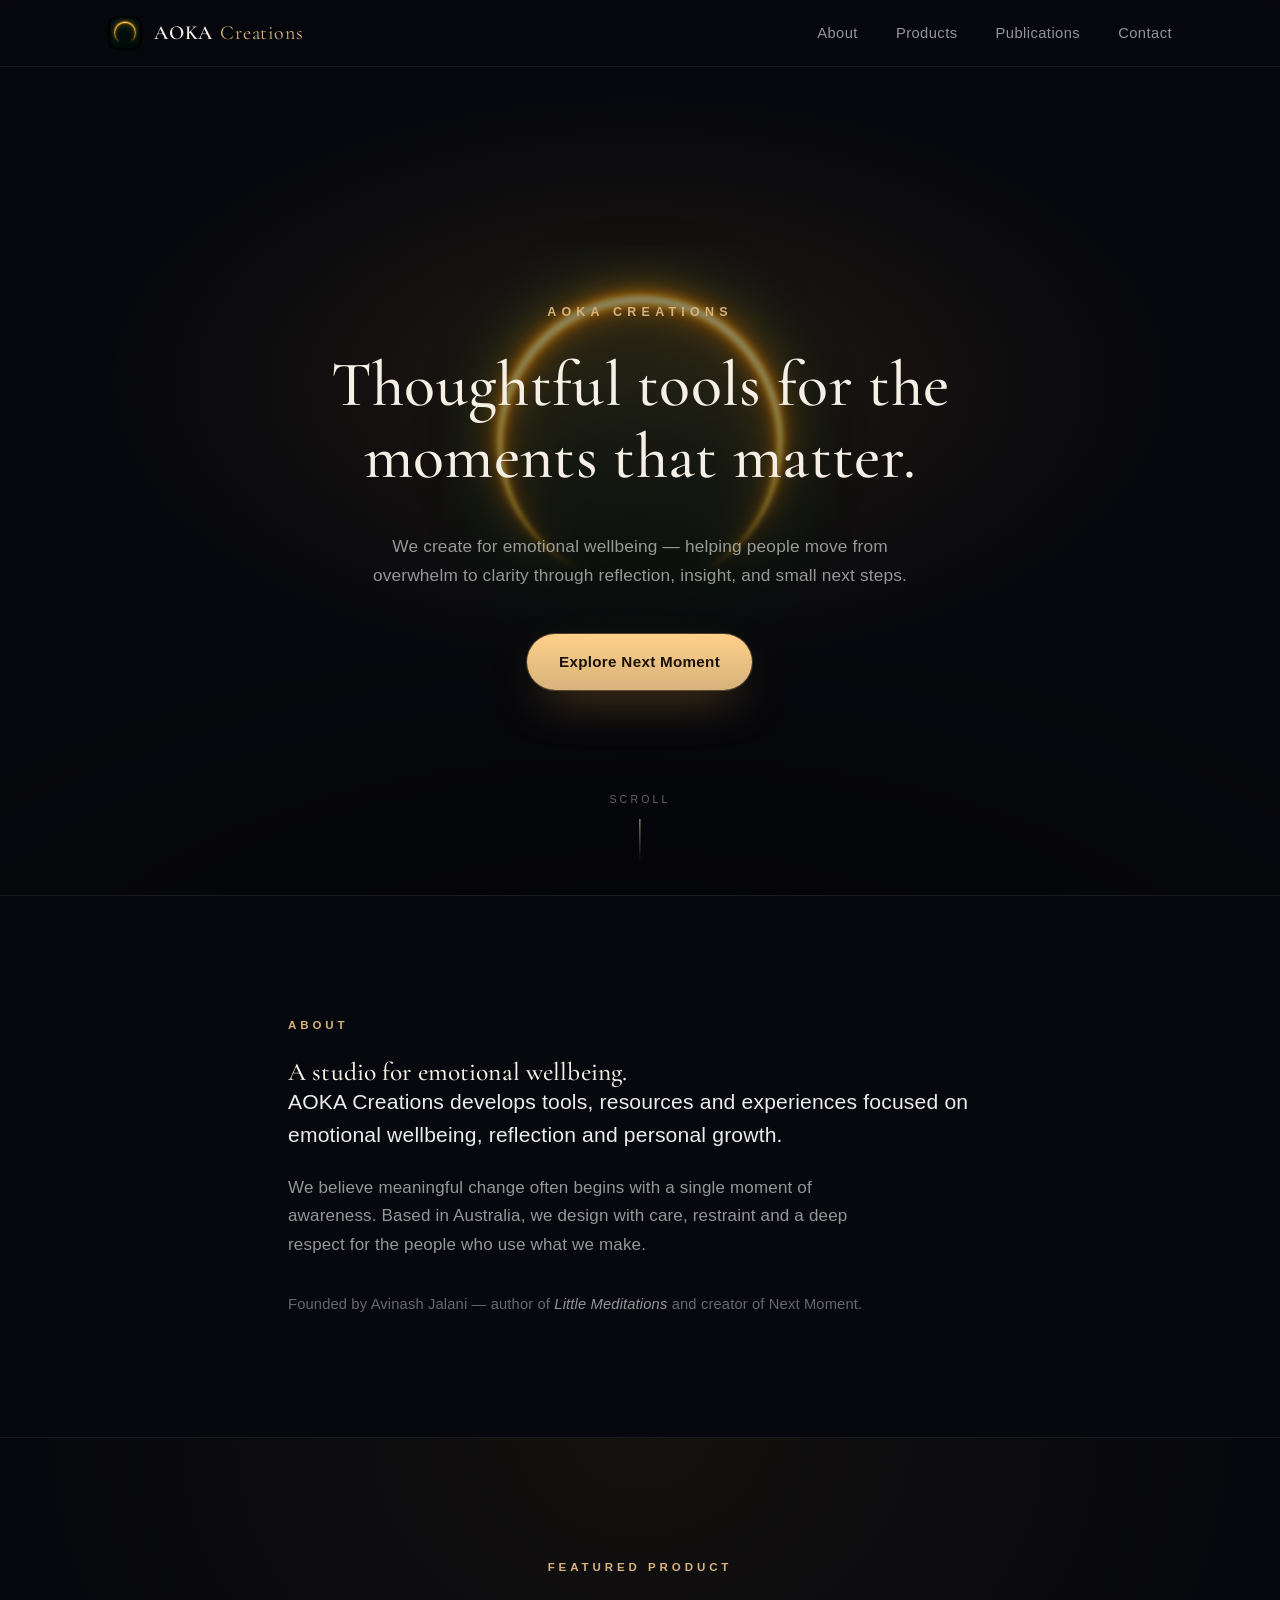
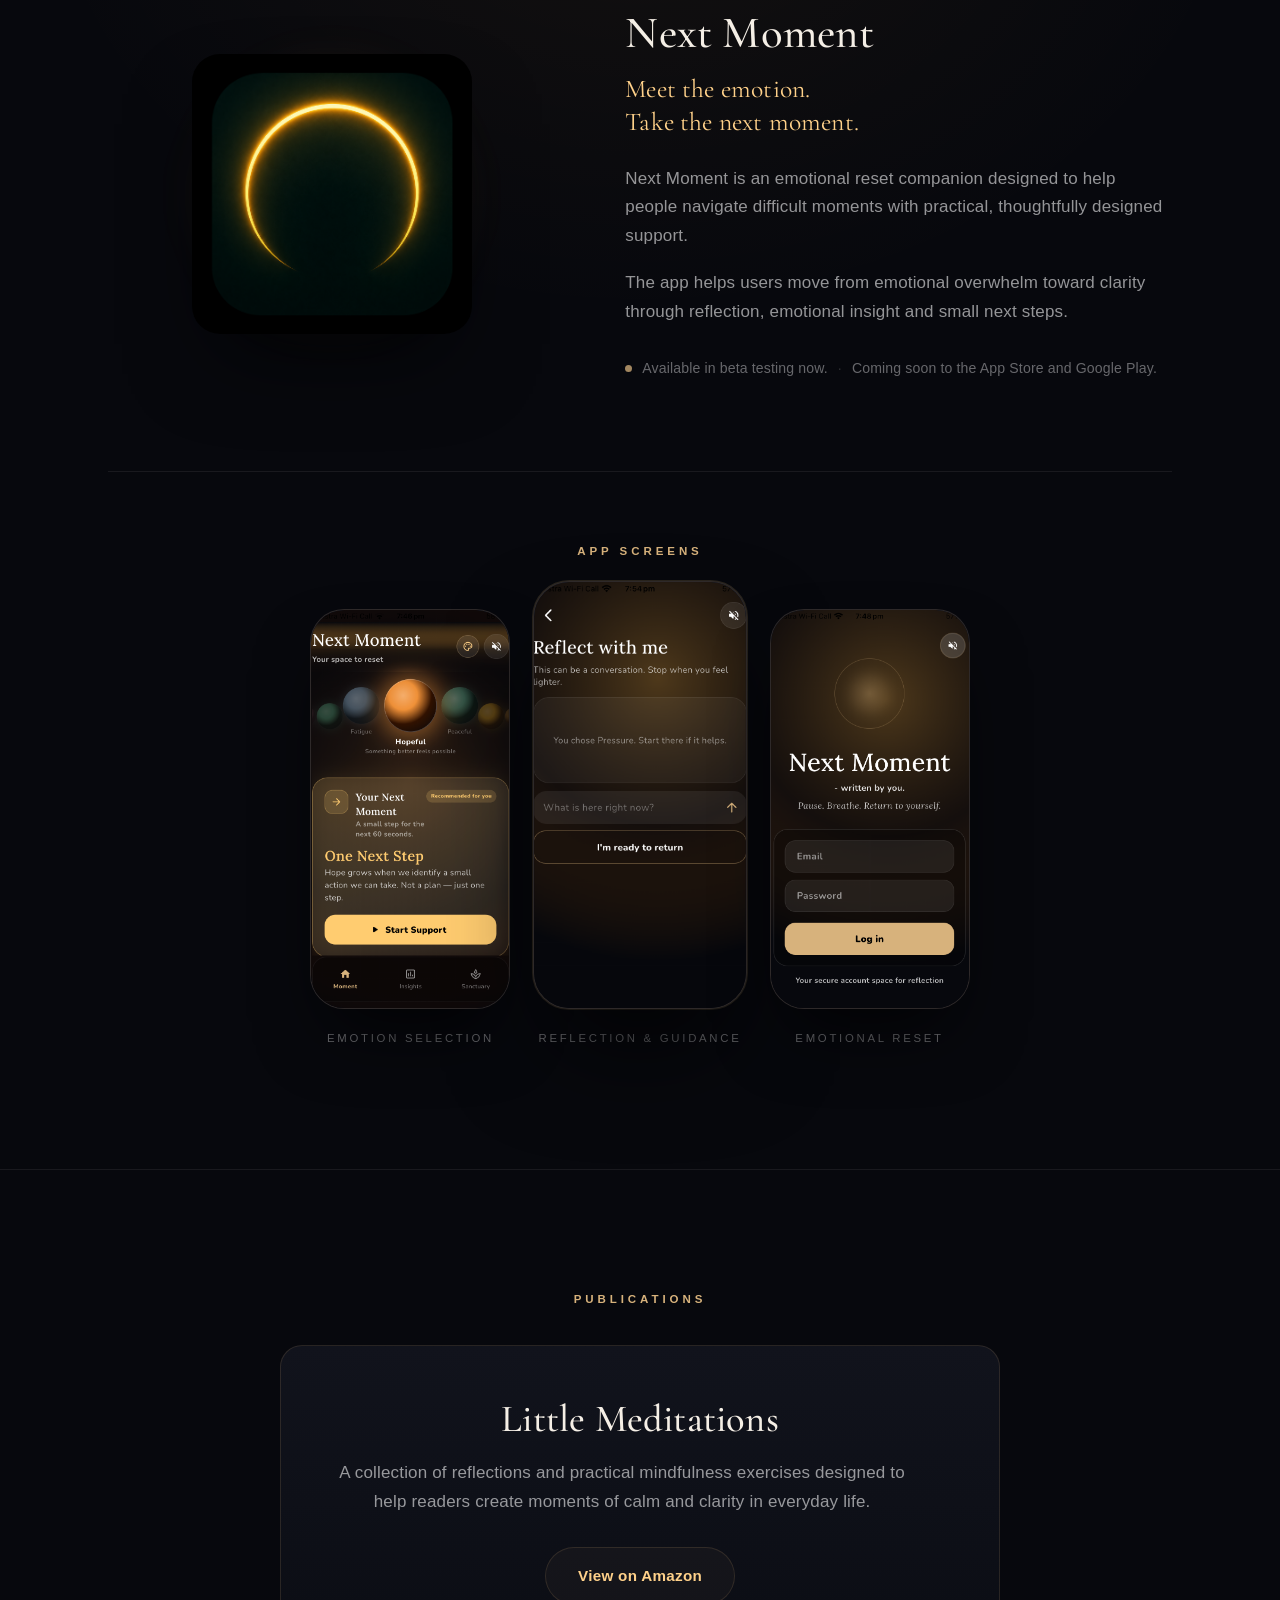
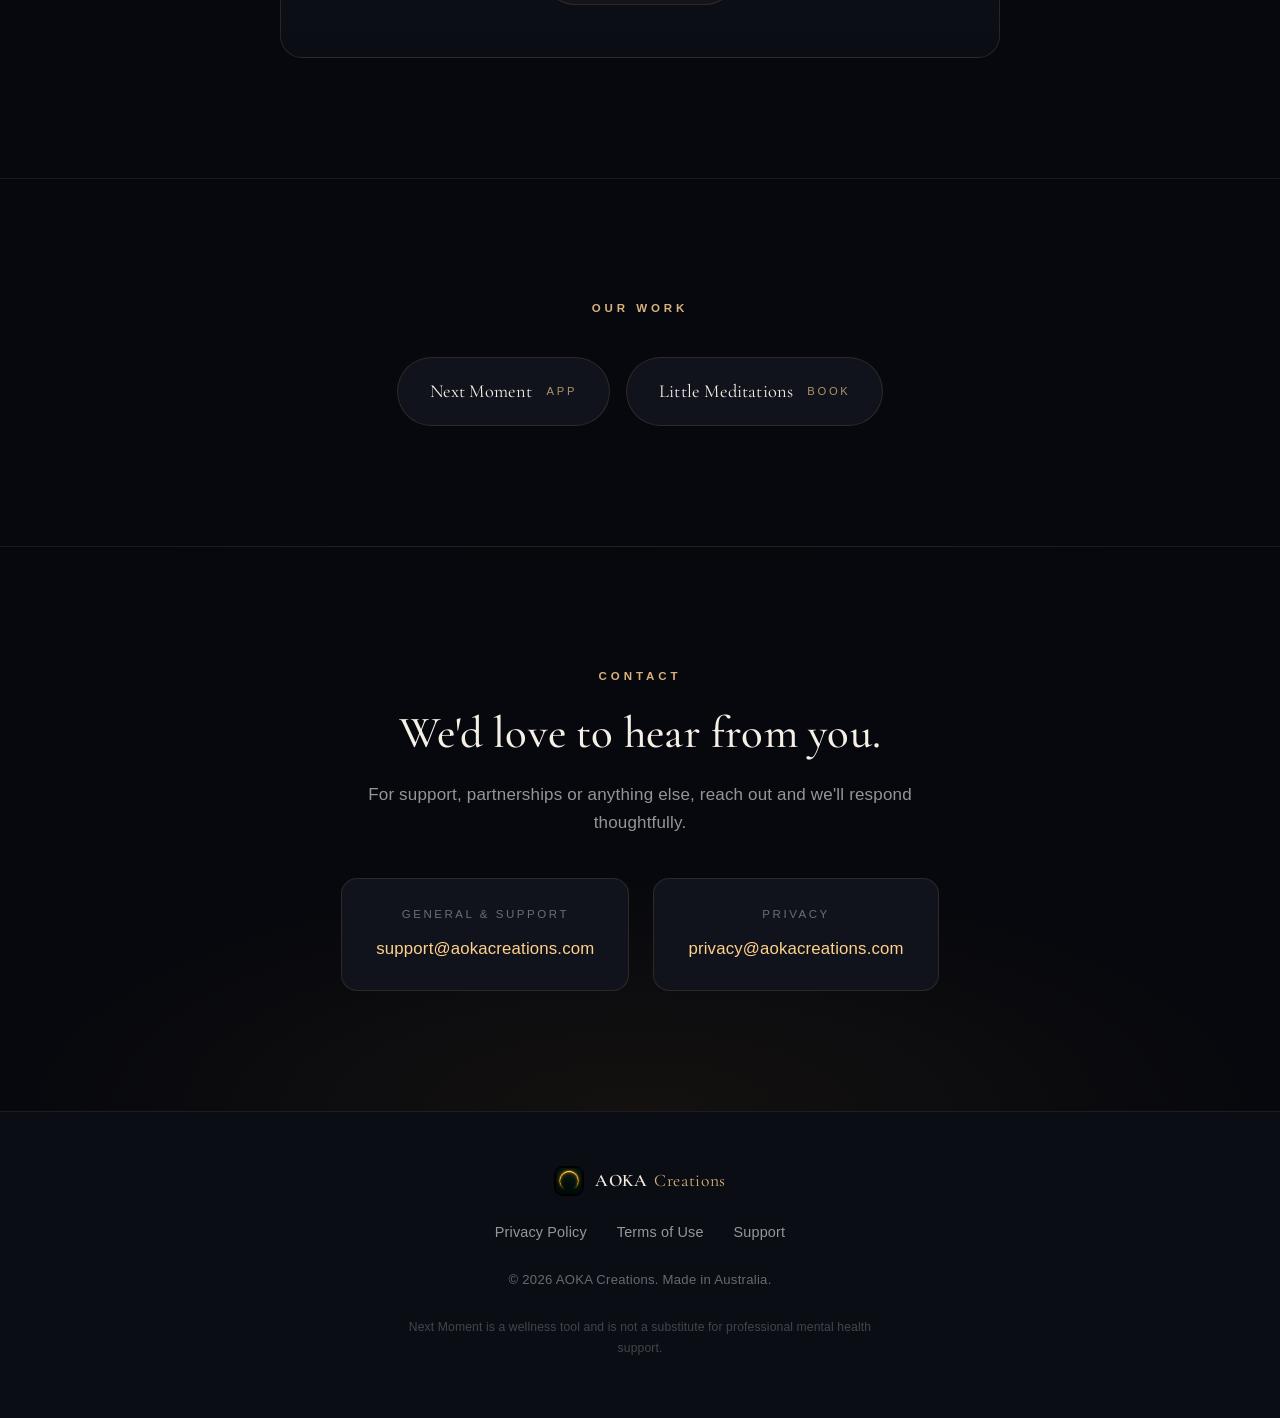
==== commit ee2e3a3e: "Add Terms of Use page covering iOS and Android - Create terms.html matching existing site design - S" ====
--- a/index.html
+++ b/index.html
@@ -208,6 +208,7 @@
       </div>
       <ul class="footer-links">
         <li><a href="privacy.html">Privacy Policy</a></li>
+        <li><a href="terms.html">Terms of Use</a></li>
         <li><a href="mailto:support@aokacreations.com">Support</a></li>
       </ul>
       <p class="footer-copy">© <span id="year">2026</span> AOKA Creations. Made in Australia.</p>
